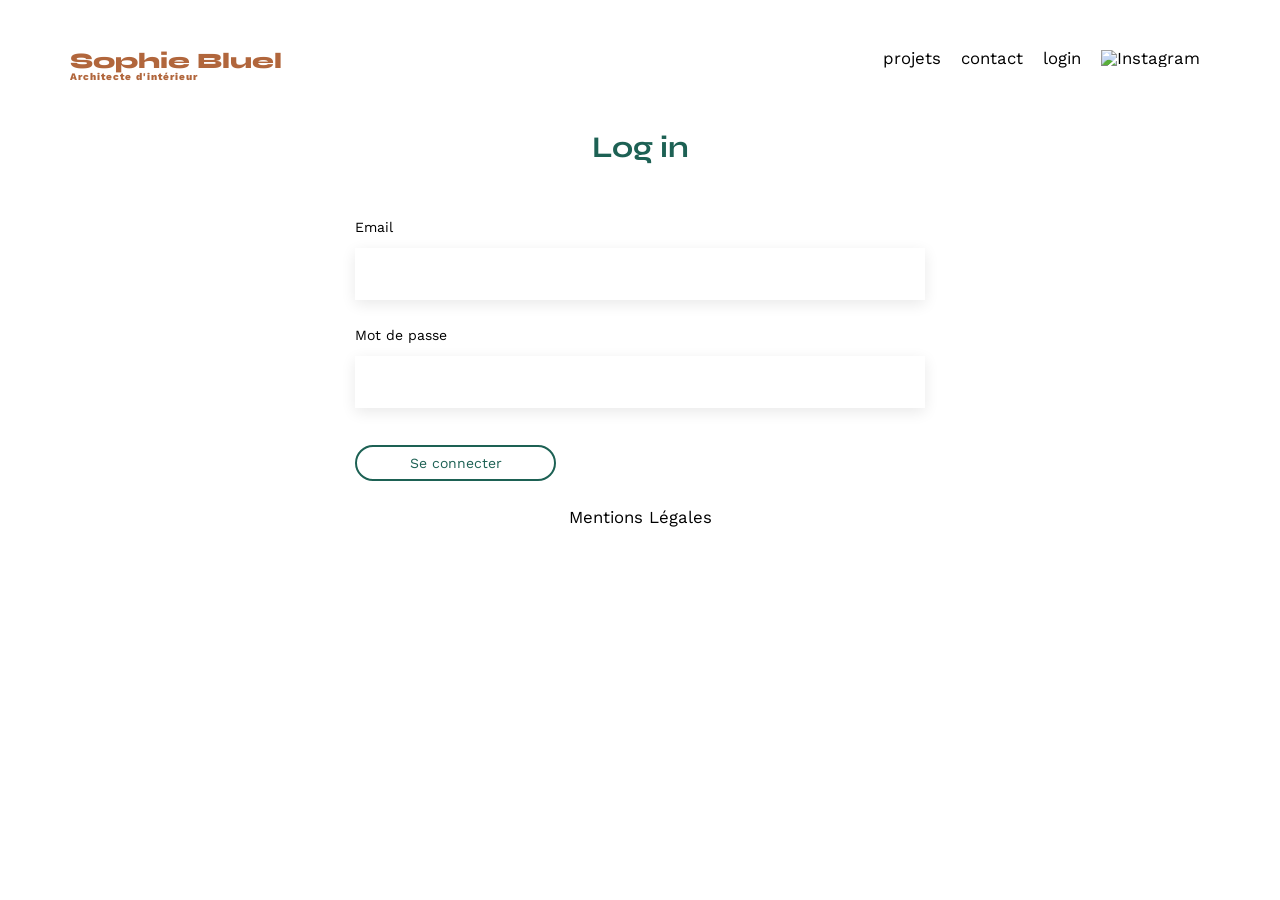
==== FrontEnd/login.html @ 6a3911a2 "merge de filter.js et galery.js en un seul document, supression des doublons,filtres fonctionels, cr" ====
<!DOCTYPE html>
<html lang="fr">
<head>
	<meta charset="UTF-8">
	<title>Sophie Bluel - Architecte d'intérieur</title>
	<meta name="viewport" content="width=device-width, initial-scale=1.0">
	<link rel="preconnect" href="https://fonts.googleapis.com">
	<link rel="preconnect" href="https://fonts.gstatic.com" crossorigin>
	<link href="https://fonts.googleapis.com/css2?family=Syne:wght@700;800&family=Work+Sans&display=swap" rel="stylesheet">
	<meta name="description" content="">
	<link rel="stylesheet" href="./assets/login.css">
</head>
    <body>
        <header>
            <h1>Sophie Bluel <span>Architecte d'intérieur</span></h1>
            <nav>
                <ul>
                    <li>projets</li>
                    <li>contact</li>
                    <li>login</li>
                    <li><img src="./assets/icons/instagram.png" alt="Instagram"></li>
                </ul>
            </nav>
        </header>

        <main>
            <section id="login">
                <h2>Log in</h2>
                <form action="#" method="post">
                    <label for="email">Email</label>
                    <input type="email" name="email" id="email" value=""> 
                    <label for="password">Mot de passe</label>
                    <input type="text" name="password" id="password" value="">            
                </form>
            </section>
        </main>

        <footer>
            <nav>
                <ul>
                    <li>Mentions Légales</li>
                </ul>
            </nav>
        </footer>
        <script src="../FrontEnd/assets/login.js" defer></script>
    </body>
</html>
---- FrontEnd/assets/login.css ----
/* http://meyerweb.com/eric/tools/css/reset/
   v2.0 | 20110126
   License: none (public domain)
*/

html, body, div, span, applet, object, iframe,
h1, h2, h3, h4, h5, h6, p, blockquote, pre,
a, abbr, acronym, address, big, cite, code,
del, dfn, em, img, ins, kbd, q, s, samp,
small, strike, strong, sub, sup, tt, var,
b, u, i, center,
dl, dt, dd, ol, ul, li,
fieldset, form, label, legend,
table, caption, tbody, tfoot, thead, tr, th, td,
article, aside, canvas, details, embed,
figure, figcaption, footer, header, hgroup,
menu, nav, output, ruby, section, summary,
time, mark, audio, video {
	margin: 0;
	padding: 0;
	border: 0;
	font-size: 100%;
	font: inherit;
	vertical-align: baseline;
}
/* HTML5 display-role reset for older browsers */
article, aside, details, figcaption, figure,
footer, header, hgroup, menu, nav, section {
	display: block;
}
body {
	line-height: 1;
}
ol, ul {
	list-style: none;
}
blockquote, q {
	quotes: none;
}
blockquote:before, blockquote:after,
q:before, q:after {
	content: '';
	content: none;
}
table {
	border-collapse: collapse;
	border-spacing: 0;
}
/** end reset css**/
body {
	max-width: 1140px;
	margin:auto;
	font-family: 'Work Sans' ;
	font-size: 14px;
}
header {
	display: flex;
	justify-content: space-between;
	margin: 50px 0
}
section {
	margin: 50px 0
}
h1{
	display: flex;
	flex-direction: column;
	font-family: 'Syne';
	font-size: 22px;
	font-weight: 800;
	color: #B1663C
}
h1 > span {
	font-family: 'Work Sans';
	font-size:10px;
	letter-spacing: 0.1em;
}
h2{
	font-family: 'Syne';
	font-weight: 700;
	font-size: 30px;
	color: #1D6154
}
nav ul {
	display: flex;
	align-items: center;
	list-style-type: none;

}
nav li {
	padding: 0 10px;
	font-size: 1.2em;
}
li:hover {
	color: #B1663C;
}
#login {
	width: 50%;
margin: auto;
}
#login > * {
	text-align: center;

}
#login h2{
	margin-bottom: 20px;
}
#login form {
	text-align: left;
	margin-top:30px;
	display: flex;
	flex-direction: column;
}
#login input {
	height: 50px;
	font-size: 1.2em;
	border: none;
	box-shadow: 0px 4px 14px rgba(0, 0, 0, 0.09);
}
#login label {
	margin: 2em 0 1em 0;
}
.connectBtn{
    display: flex;
    justify-content: center;
    justify-self: center;
    width: 179px;
    margin: 37px 0 28px 0;
	color: #1D6154;
    background: #1D6154;
	background: none;
	border-radius: 25px;
	border: 2px solid #1D6154;
	padding: 9px;
}
footer nav ul {
	display: flex;
	justify-content: center;
	margin: 2em
}
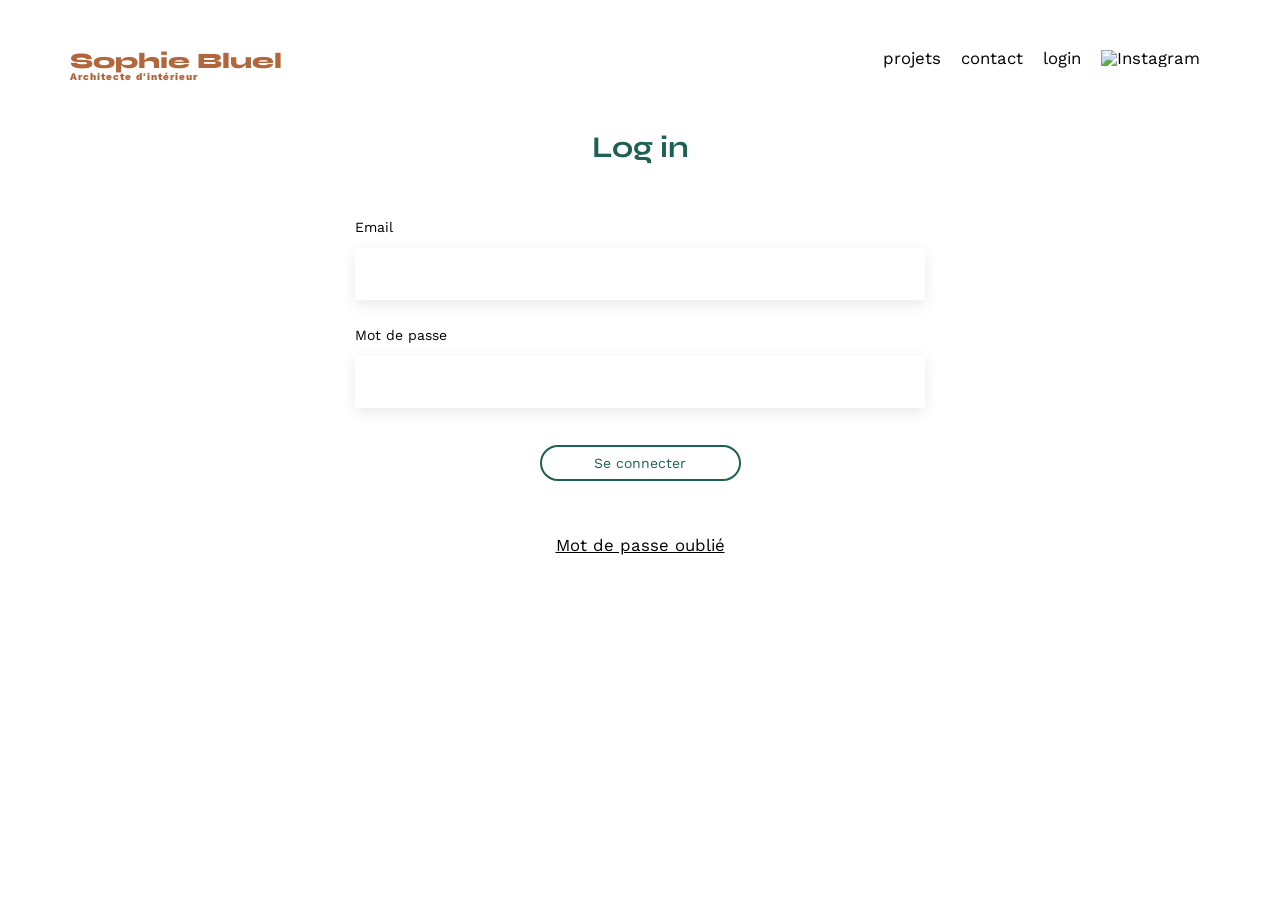
==== commit ec600456: "ajout des fichiers login, visuel fait, fonctonnement en cours" ====
--- a/FrontEnd/login.html
+++ b/FrontEnd/login.html
@@ -32,13 +32,14 @@
                     <label for="password">Mot de passe</label>
                     <input type="text" name="password" id="password" value="">            
                 </form>
+                <!--Btn-->
             </section>
         </main>
 
         <footer>
             <nav>
                 <ul>
-                    <li>Mentions Légales</li>
+                    <li>Mot de passe oublié</li>
                 </ul>
             </nav>
         </footer>
--- a/FrontEnd/assets/login.css
+++ b/FrontEnd/assets/login.css
@@ -124,17 +124,21 @@
     justify-content: center;
     justify-self: center;
     width: 179px;
-    margin: 37px 0 28px 0;
+    margin: 37px auto 28px auto;
 	color: #1D6154;
     background: #1D6154;
 	background: none;
 	border-radius: 25px;
 	border: 2px solid #1D6154;
 	padding: 9px;
+	cursor: pointer;
 }
 footer nav ul {
 	display: flex;
 	justify-content: center;
 	margin: 2em
 }
+footer nav ul li {
+	text-decoration: underline;
+}
 
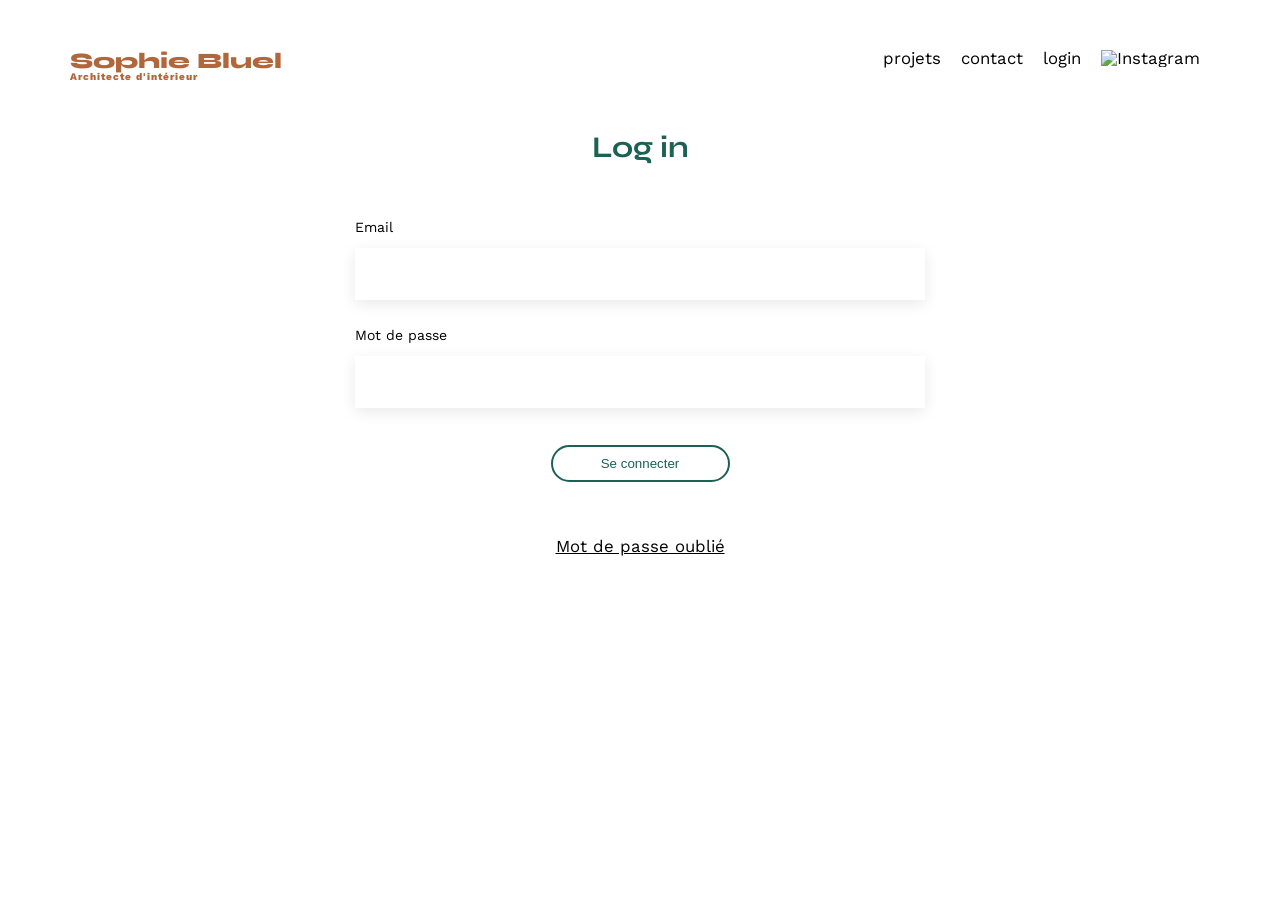
==== commit b877c455: "modification sur le password du login" ====
--- a/FrontEnd/login.html
+++ b/FrontEnd/login.html
@@ -30,9 +30,9 @@
                     <label for="email">Email</label>
                     <input type="email" name="email" id="email" value=""> 
                     <label for="password">Mot de passe</label>
-                    <input type="text" name="password" id="password" value="">            
+                    <input type="password" name="password" id="password" value="">            
+                    <!--Btn-->
                 </form>
-                <!--Btn-->
             </section>
         </main>
 
--- a/FrontEnd/assets/login.css
+++ b/FrontEnd/assets/login.css
@@ -119,6 +119,14 @@
 #login label {
 	margin: 2em 0 1em 0;
 }
+.error-message{
+	color: #d63031;
+	margin: 10px auto;
+	display: none;
+}
+.visible{
+	display: block;
+}
 .connectBtn{
     display: flex;
     justify-content: center;
@@ -133,6 +141,11 @@
 	padding: 9px;
 	cursor: pointer;
 }
+.connectBtn:disabled{
+	background: #ccc;
+	cursor: not-allowed;
+	opacity: 0.6;
+}
 footer nav ul {
 	display: flex;
 	justify-content: center;
